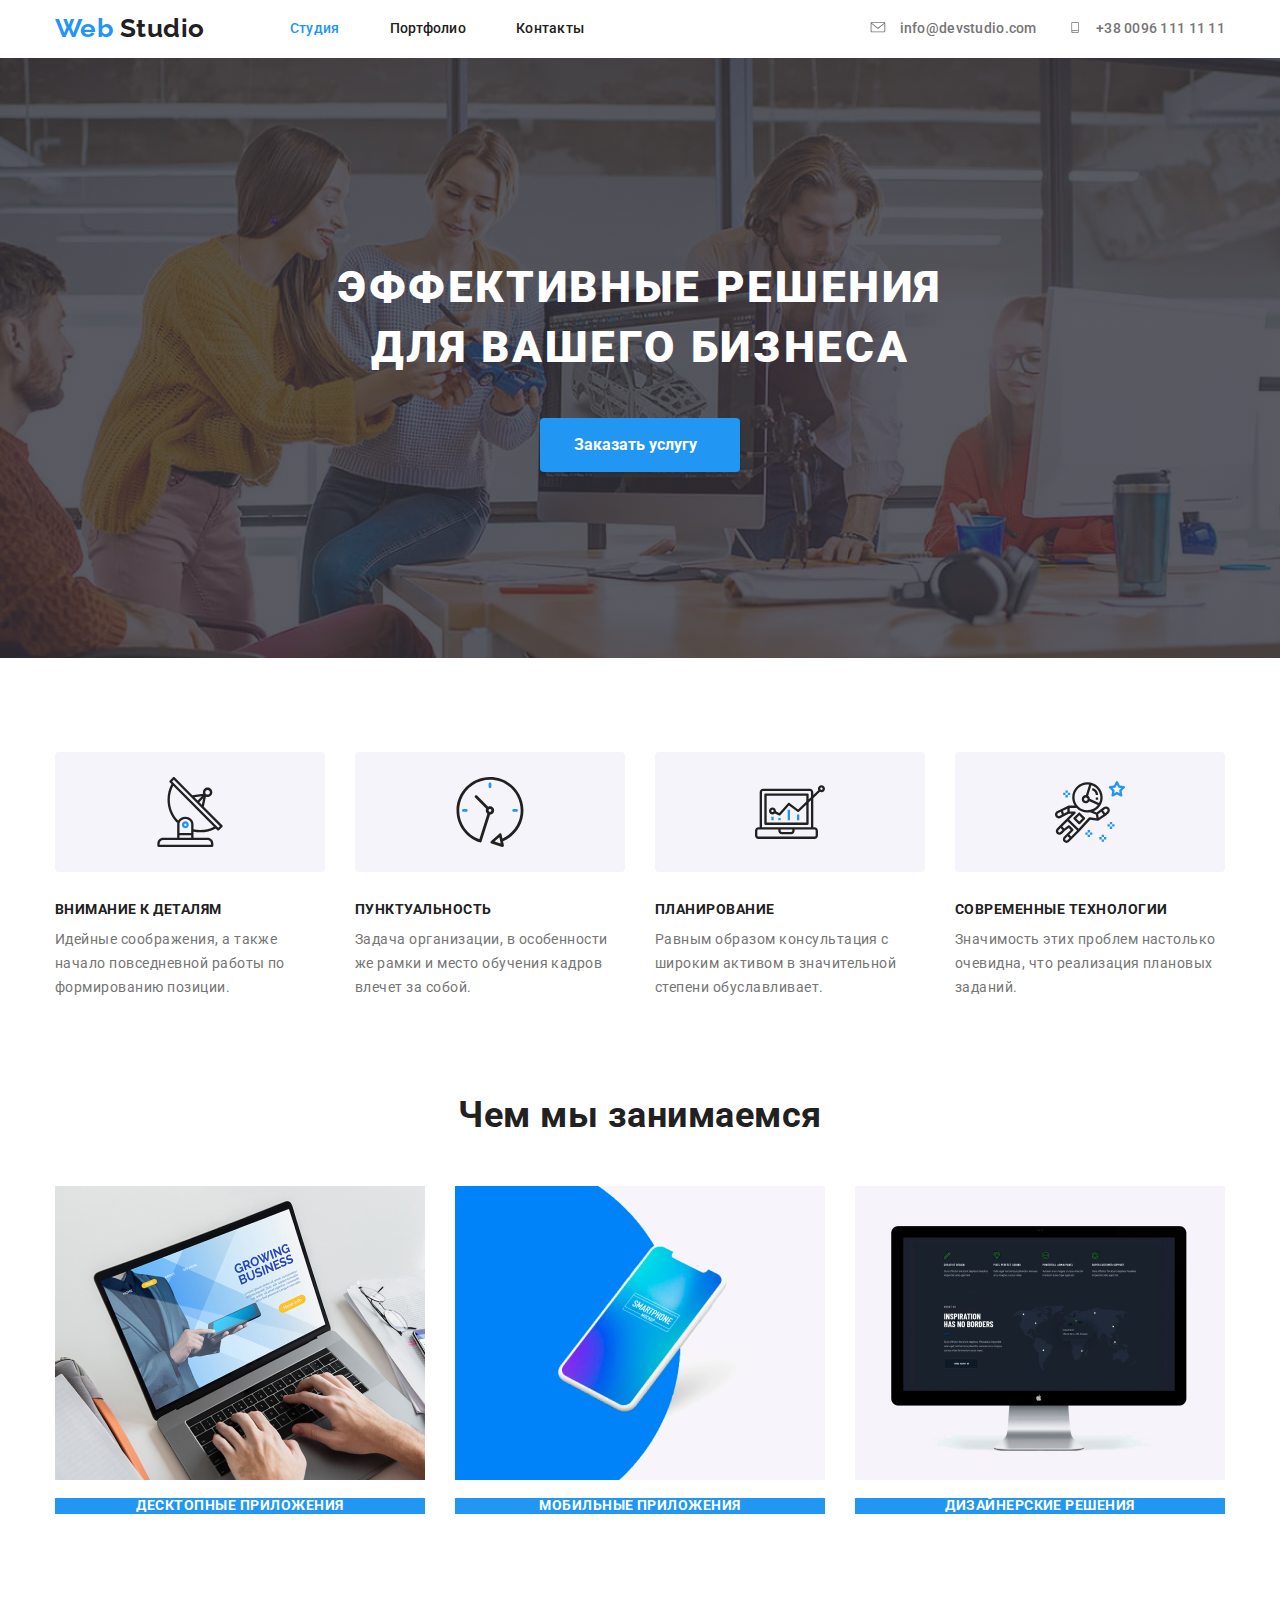
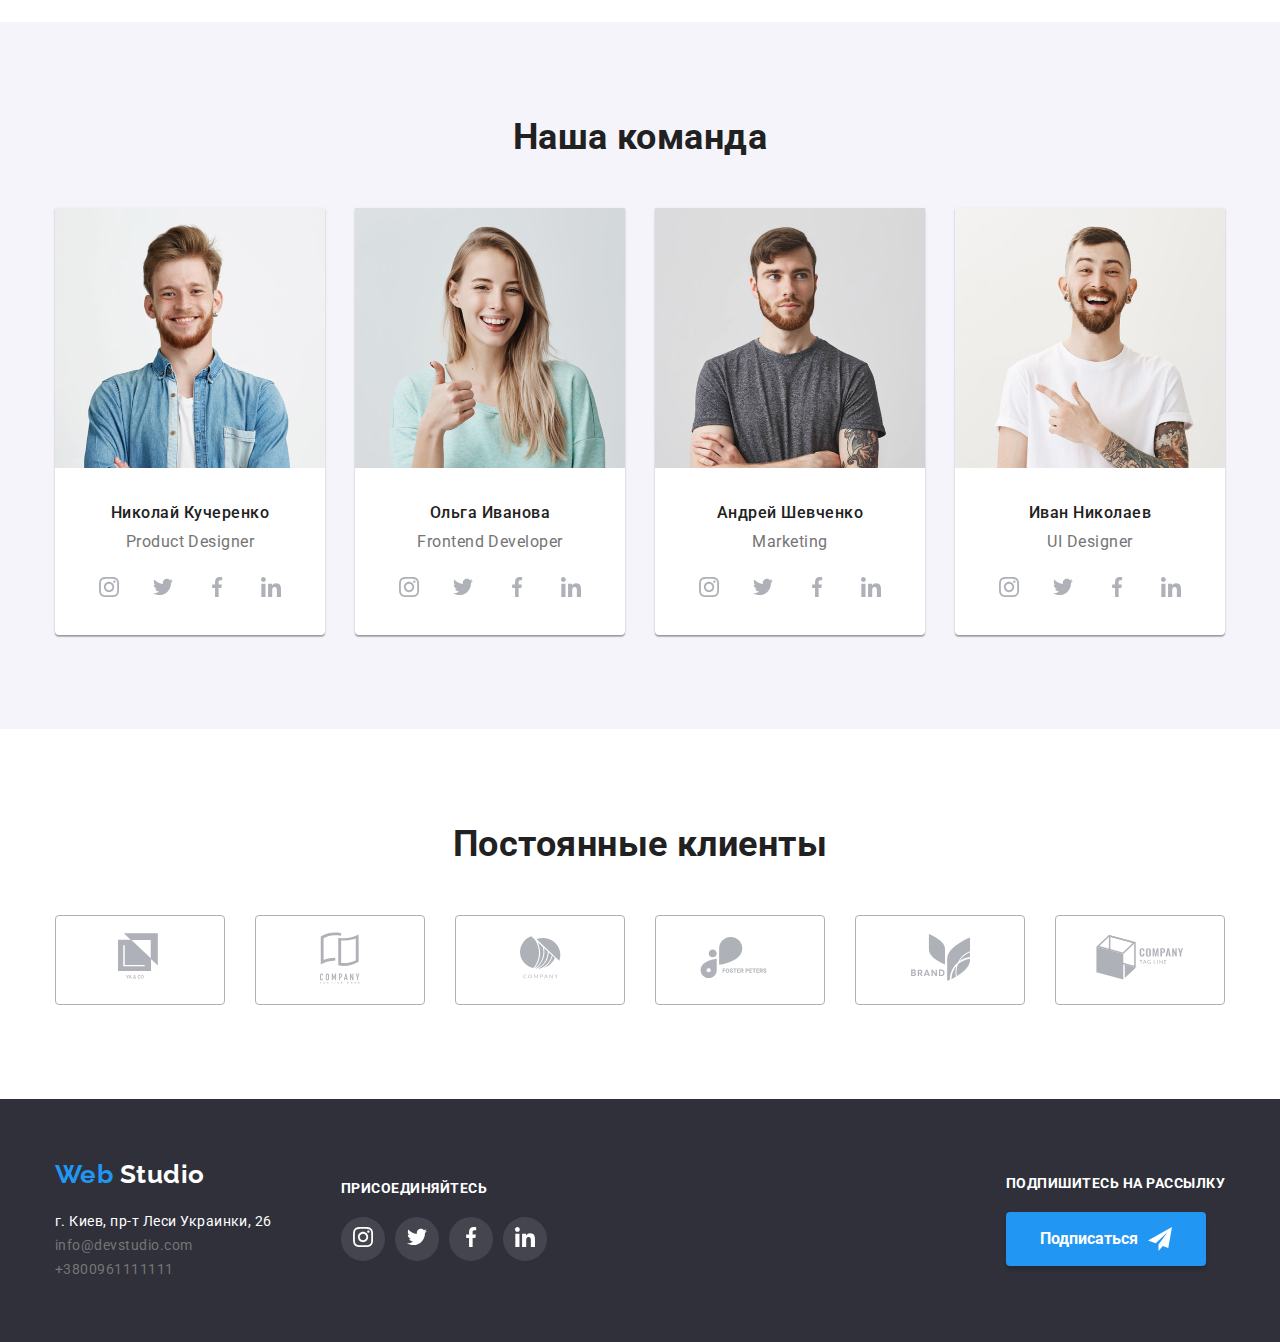
==== index.html @ 4d3a9fd8 "Добавляет основные файлы" ====
<!DOCTYPE html>
<html lang="ru">
  <head>
    <meta charset="UTF-8" />
    <meta name="viewport" content="width=device-width, initial-scale=1.0" />
    <title>goit-markup-hw-05</title>
    <link
      href="https://fonts.googleapis.com/css2?family=Raleway:wght@700&family=Roboto:wght@400;500;700&display=swap"
      rel="stylesheet"
    />
    <link
      rel="stylesheet"
      href="https://cdnjs.cloudflare.com/ajax/libs/modern-normalize/0.6.0/modern-normalize.min.css"
    />
    <link rel="stylesheet" href="./css/styles.css" />
  </head>
  <body>
    <!-- Шапка сайта -->

    <header class="page-header">
      <div class="container nav-flex">
        <nav>
          <div class="nav-flex">
            <a href="./index.html" class="logo-head"
              ><span class="blue">Web</span> Studio</a
            >
            <ul class="site-nav list">
              <li class="item">
                <a href="./index.html" class="link current">Студия</a>
              </li>
              <li class="item">
                <a href="./portfolio.html" class="link">Портфолио</a>
              </li>
              <li class="item"><a href="" class="link">Контакты</a></li>
            </ul>
          </div>
        </nav>

        <ul class="header-contacts list">
          <li class="item">
            <a href="mailto:info@devstudio.com" class="link">
              <svg class="button-icon" width="16" height="11">
                <use href="./icons/symbol-defs.svg#icon-envelope"></use>
              </svg>
              info@devstudio.com
            </a>
          </li>
          <li class="item">
            <a href="tel:+3800961111111" class="link"
              ><svg class="button-icon" width="16" height="11">
                <use href="./icons/symbol-defs.svg#icon-smartphone"></use>
              </svg>
              +38 0096 111 11 11
            </a>
          </li>
        </ul>
      </div>
    </header>

    <!-- Основной контент страницы -->

    <main>
      <!-- Приветствие компании -->

      <section class="hero">
        <div class="hero-container">
          <h1 class="title">
            Эффективные решения <br />
            для вашего бизнеса
          </h1>

          <button class="button-blue">Заказать услугу</button>
        </div>
      </section>

      <!-- какие-то приемущества -->

      <section class="features">
        <!-- Скрытый заголовок -->
        <div class="container">
          <h2 class="section-title is-hidden">Мы лучший выбор</h2>

          <!-- Список преимуществ компании -->

          <ul class="features-box list">
            <li class="item">
              <div class="icon-antenna">
                <svg class="button-icon" width="70" height="70">
                  <use href="./icons/symbol-defs.svg#icon-antenna"></use>
                </svg>
              </div>
              <h3 class="title">Внимание к деталям</h3>
              <p class="details">
                Идейные соображения, а также начало повседневной работы по
                формированию позиции.
              </p>
            </li>
            <li class="item">
              <div class="icon-clock">
                <svg class="button-icon" width="70" height="70">
                  <use href="./icons/symbol-defs.svg#icon-clock"></use>
                </svg>
              </div>
              <h3 class="title">Пунктуальность</h3>
              <p class="details">
                Задача организации, в особенности же рамки и место обучения
                кадров влечет за собой.
              </p>
            </li>
            <li class="item">
              <div class="icon-diagram">
                <svg class="button-icon" width="70" height="70">
                  <use href="./icons/symbol-defs.svg#icon-diagram"></use>
                </svg>
              </div>
              <h3 class="title">Планирование</h3>
              <p class="details">
                Равным образом консультация с широким активом в значительной
                степени обуславливает.
              </p>
            </li>
            <li class="item">
              <div class="icon-astronaut">
                <svg class="button-icon" width="70" height="70">
                  <use href="./icons/symbol-defs.svg#icon-astronaut"></use>
                </svg>
              </div>
              <h3 class="title">Современные технологии</h3>
              <p class="details">
                Значимость этих проблем настолько очевидна, что реализация
                плановых заданий.
              </p>
            </li>
          </ul>
        </div>
      </section>

      <!-- Примеры работ -->

      <section class="sections examples">
        <div class="container">
          <h2 class="section-title">Чем мы занимаемся</h2>

          <!-- Список ссылок(в картинках с описанием) на проекты  -->

          <ul class="example-box list">
            <li class="item">
              <a href="" class="link">
                <img
                  src="./images/img1.jpg"
                  alt="Ноутбук"
                  width="370"
                  height="294"
                />
                <h3 class="title">Десктопные приложения</h3>
              </a>
            </li>
            <li class="item">
              <a href="" class="link">
                <img
                  src="./images/img2.jpg"
                  alt="Смартфон"
                  width="370"
                  height="294"
                />
                <h3 class="title">Мобильные приложения</h3>
              </a>
            </li>
            <li class="item">
              <a href="" class="link">
                <img
                  src="./images/img3.jpg"
                  alt="Монитор"
                  width="370"
                  height="294"
                />
                <h3 class="title">Дизайнерские решения</h3>
              </a>
            </li>
          </ul>
        </div>
      </section>

      <section class="sections team">
        <div class="container">
          <h2 class="section-title">Наша команда</h2>

          <!-- Список лиц членов нашей команды -->

          <ul class="team-box list">
            <li class="item">
              <img
                src="./images/face1.jpg"
                alt="Лицо человека1"
                class="photo"
                width="270"
                height="260"
              />
              <h3 class="name">Николай Кучеренко</h3>
              <p class="rank">Product Designer</p>

              <ul class="team-social list">
                <li class="item">
                  <button class="button-social" aria-label="Instagram">
                    <svg class="button-icon" width="20" height="20">
                      <use href="./icons/symbol-defs.svg#icon-instagram"></use>
                    </svg>
                  </button>
                </li>
                <li class="item">
                  <button class="button-social" aria-label="Twitter">
                    <svg class="button-icon" width="20" height="20">
                      <use href="./icons/symbol-defs.svg#icon-twitter"></use>
                    </svg>
                  </button>
                </li>
                <li class="item">
                  <button class="button-social" aria-label="Facebook">
                    <svg class="button-icon" width="20" height="20">
                      <use href="./icons/symbol-defs.svg#icon-facebook"></use>
                    </svg>
                  </button>
                </li>
                <li class="item">
                  <button class="button-social" aria-label="LinkedIn">
                    <svg class="button-icon" width="20" height="20">
                      <use href="./icons/symbol-defs.svg#icon-linkedin"></use>
                    </svg>
                  </button>
                </li>
              </ul>
            </li>
            <li class="item">
              <img
                src="./images/face2.jpg"
                alt="Лицо человека2"
                class="photo"
                width="270"
                height="260"
              />
              <h3 class="name">Ольга Иванова</h3>
              <p class="rank">Frontend Developer</p>
              <ul class="team-social list">
                <li class="item">
                  <button class="button-social" aria-label="Instagram">
                    <svg class="button-icon" width="20" height="20">
                      <use href="./icons/symbol-defs.svg#icon-instagram"></use>
                    </svg>
                  </button>
                </li>
                <li class="item">
                  <button class="button-social" aria-label="Twitter">
                    <svg class="button-icon" width="20" height="20">
                      <use href="./icons/symbol-defs.svg#icon-twitter"></use>
                    </svg>
                  </button>
                </li>
                <li class="item">
                  <button class="button-social" aria-label="Facebook">
                    <svg class="button-icon" width="20" height="20">
                      <use href="./icons/symbol-defs.svg#icon-facebook"></use>
                    </svg>
                  </button>
                </li>
                <li class="item">
                  <button class="button-social" aria-label="LinkedIn">
                    <svg class="button-icon" width="20" height="20">
                      <use href="./icons/symbol-defs.svg#icon-linkedin"></use>
                    </svg>
                  </button>
                </li>
              </ul>
            </li>
            <li class="item">
              <img
                src="./images/face3.jpg"
                alt="Лицо человека3"
                class="photo"
                width="270"
                height="260"
              />
              <h3 class="name">Андрей Шевченко</h3>
              <p class="rank">Marketing</p>
              <ul class="team-social list">
                <li class="item">
                  <button class="button-social" aria-label="Instagram">
                    <svg class="button-icon" width="20" height="20">
                      <use href="./icons/symbol-defs.svg#icon-instagram"></use>
                    </svg>
                  </button>
                </li>
                <li class="item">
                  <button class="button-social" aria-label="Twitter">
                    <svg class="button-icon" width="20" height="20">
                      <use href="./icons/symbol-defs.svg#icon-twitter"></use>
                    </svg>
                  </button>
                </li>
                <li class="item">
                  <button class="button-social" aria-label="Facebook">
                    <svg class="button-icon" width="20" height="20">
                      <use href="./icons/symbol-defs.svg#icon-facebook"></use>
                    </svg>
                  </button>
                </li>
                <li class="item">
                  <button class="button-social" aria-label="LinkedIn">
                    <svg class="button-icon" width="20" height="20">
                      <use href="./icons/symbol-defs.svg#icon-linkedin"></use>
                    </svg>
                  </button>
                </li>
              </ul>
            </li>
            <li class="item">
              <img
                src="./images/face4.jpg"
                alt="Лицо человека4"
                class="photo"
                width="270"
                height="260"
              />
              <h3 class="name">Иван Николаев</h3>
              <p class="rank">UI Designer</p>
              <ul class="team-social list">
                <li class="item">
                  <button class="button-social" aria-label="Instagram">
                    <svg class="button-icon" width="20" height="20">
                      <use href="./icons/symbol-defs.svg#icon-instagram"></use>
                    </svg>
                  </button>
                </li>
                <li class="item">
                  <button class="button-social" aria-label="Twitter">
                    <svg class="button-icon" width="20" height="20">
                      <use href="./icons/symbol-defs.svg#icon-twitter"></use>
                    </svg>
                  </button>
                </li>
                <li class="item">
                  <button class="button-social" aria-label="Facebook">
                    <svg class="button-icon" width="20" height="20">
                      <use href="./icons/symbol-defs.svg#icon-facebook"></use>
                    </svg>
                  </button>
                </li>
                <li class="item">
                  <button class="button-social" aria-label="LinkedIn">
                    <svg class="button-icon" width="20" height="20">
                      <use href="./icons/symbol-defs.svg#icon-linkedin"></use>
                    </svg>
                  </button>
                </li>
              </ul>
            </li>
          </ul>
        </div>
      </section>

      <!-- Секция в которой студия хвастается :D -->

      <section class="sections partners">
        <div class="container">
          <h2 class="section-title">Постоянные клиенты</h2>
          <ul class="partners list">
            <li class="item">
              <button class="button-company">
                <svg class="button-icon" width="44" height="49">
                  <use href="./icons/symbol-defs.svg#icon-logo1"></use>
                </svg>
                <span class="is-hidden">Компания1</span>
              </button>
            </li>
            <li class="item">
              <button class="button-company">
                <svg class="button-icon" width="40" height="52">
                  <use href="./icons/symbol-defs.svg#icon-logo2"></use>
                </svg>
                <span class="is-hidden">Компания2</span>
              </button>
            </li>
            <li class="item">
              <button class="button-company">
                <svg class="button-icon" width="41" height="43">
                  <use href="./icons/symbol-defs.svg#icon-logo3"></use>
                </svg>
                <span class="is-hidden">Компания3</span>
              </button>
            </li>
            <li class="item">
              <button class="button-company">
                <svg class="button-icon" width="80" height="42">
                  <use href="./icons/symbol-defs.svg#icon-logo4"></use>
                </svg>
                <span class="is-hidden">Компания4</span>
              </button>
            </li>
            <li class="item">
              <button class="button-company">
                <svg class="button-icon" width="59" height="47">
                  <use href="./icons/symbol-defs.svg#icon-logo5"></use>
                </svg>
                <span class="is-hidden">Компания5</span>
              </button>
            </li>
            <li class="item">
              <button class="button-company">
                <svg class="button-icon" width="88" height="45">
                  <use href="./icons/symbol-defs.svg#icon-logo6"></use>
                </svg>
                <span class="is-hidden">Компания6</span>
              </button>
            </li>
          </ul>
        </div>
      </section>
    </main>

    <!-- Футер -->

    <footer>
      <div class="container footer-padding">
        <div class="address-box">
          <a href="./index.html" class="logo-foot"
            ><span class="blue">Web</span> Studio</a
          >
          <address class="address">
            г. Киев, пр-т Леси Украинки, 26
          </address>
          <address class="footer-contacts">
            <a href="mailto:info@devstudio.com" class="link"
              >info@devstudio.com</a
            >
            <br />
            <a href="tel:+3800961111111" class="link">+3800961111111</a>
          </address>
        </div>

        <!-- Зазывающий подписаться список ссылок -->

        <div class="social-box">
          <section class="footer-social">
            <b class="title">присоединяйтесь</b>
            <ul class="footer-social list">
              <li class="item">
                <button class="button-social" aria-label="Instagram">
                  <svg class="button-icon" width="20" height="20">
                    <use href="./icons/symbol-defs.svg#icon-instagram"></use>
                  </svg>
                </button>
              </li>
              <li class="item">
                <button class="button-social" aria-label="Twitter">
                  <svg class="button-icon" width="20" height="20">
                    <use href="./icons/symbol-defs.svg#icon-twitter"></use>
                  </svg>
                </button>
              </li>
              <li class="item">
                <button class="button-social" aria-label="Facebook">
                  <svg class="button-icon" width="20" height="20">
                    <use href="./icons/symbol-defs.svg#icon-facebook"></use>
                  </svg>
                </button>
              </li>
              <li class="item">
                <button class="button-social" aria-label="LinkedIn">
                  <svg class="button-icon" width="20" height="20">
                    <use href="./icons/symbol-defs.svg#icon-linkedin"></use>
                  </svg>
                </button>
              </li>
            </ul>
          </section>
        </div>

        <!-- Секция зазывающая и помогающая сразу подписаться на рассылку -->

        <div class="form-container">
          <section class="footer-social">
            <b class="title">Подпишитесь на рассылку</b>
            <!-- <textarea
            name="e-mail"
            id="e-mail-area"
            cols="30"
            rows="1"
          ></textarea> -->

            <button class="button-blue">
              <span class="button-name">Подписаться</span>
              <svg class="button-icon" width="24" height="24">
                <use
                  href="./icons/symbol-defs.svg#icon-send"
                  class="icon-send"
                ></use>
              </svg>
            </button>
          </section>
        </div>
      </div>
    </footer>
  </body>
</html>
---- css/styles.css ----
/* акцентирующий цвет текста #2196F3 */
/* основной цвет текста #212121 */
/* второстепенный цвет текста #757575 */
/* основной цвет фона #FFFFFF */
/* второстепенный цвет фона #F5F4FA */
/* цвет фона футера #2F303A */

:root {
  --accent-text-color: #2196f3;
  --primary-text-color: #212121;
  --secondary-text-color: #757575;
  --primary-white-color: #ffffff;
  --secondary-bg-color: #f5f4fa;
  --footer-bg-color: #2f303a;
  --button-company-color: #afb1b8;
}

body {
  background-color: var(--primary-white-color);
  color: var(--primary-text-color);

  font-family: Roboto, sans-serif;
  letter-spacing: 0.03em;
}

.list {
  padding: 0;
  margin: 0;
  list-style: none;
}

.link {
  text-decoration: none;
}

.container {
  margin-left: auto;
  margin-right: auto;
  width: 1200px;
  padding-left: 15px;
  padding-right: 15px;
  /* outline: 2px solid purple; */
}

.is-hidden {
  position: absolute;
  width: 1px;
  height: 1px;
  margin: -1px;
  border: 0;
  padding: 0;
  clip: rect(0 0 0 0);
  overflow: hidden;
}

/* Logo Head and Foot*/
.logo-head,
.logo-foot {
  font-family: Raleway, sans-serif;
  font-weight: 700;
  font-size: 26px;
  line-height: 1.2;
  text-decoration: none;
}
.logo-head {
  color: var(--primary-text-color);
}
.logo-head .blue,
.logo-foot .blue {
  color: var(--accent-text-color);
}
.logo-foot {
  color: var(--primary-white-color);

  display: inline-block;
  margin-bottom: 20px;
}

/* Site nav */

.nav-flex {
  display: flex;
  align-items: center;
}

.site-nav {
  display: flex;
  margin-left: 85px;
}

.site-nav .link {
  display: block;
  padding-top: 21px;
  padding-bottom: 21px;

  color: var(--primary-text-color);
}
.site-nav .link:hover,
.site-nav .link:focus {
  color: var(--accent-text-color);
}
.site-nav .link.current {
  color: var(--accent-text-color);
}

.site-nav .item + .item {
  margin-left: 50px;
}
/* Header contacts */

.header-contacts {
  display: flex;
  margin-left: auto;
}

.header-contacts .item:not(:last-child) {
  margin-right: 30px;
}

.header-contacts .link {
  color: var(--secondary-text-color);
}
.header-contacts .link:hover,
.header-contacts .link:focus {
  color: var(--accent-text-color);
  --color1: var(--accent-text-color);
}

.header-contacts .button-icon {
  margin-right: 10px;
}
/* Site nav + Header contacts FONTS */
.site-nav,
.header-contacts {
  font-weight: 500;
  font-size: 14px;
  line-height: 1.14;
  letter-spacing: 0.02em;
}

/* Fooooter */
footer {
  background-color: var(--footer-bg-color);
}

.address-box {
  margin-right: 69px;
}

/* .social-box {
  margin-right: 94px;
} */

.footer-padding {
  padding-top: 60px;
  padding-bottom: 60px;

  display: flex;
  align-items: center;
}

.address,
.footer-contacts {
  font-style: normal;
  font-weight: 400;
  font-size: 14px;
  line-height: 1.71;
}

.address {
  color: var(--primary-white-color);
}

.footer-contacts .link {
  color: var(--secondary-text-color);
}

.footer-social .link:hover,
.footer-social .link:focus {
  --color2: var(--accent-text-color);
}
.footer-social .link {
  color: var(--primary-white-color);
}

.footer-social.list {
  display: flex;
}

.footer-social .item:not(:last-child) {
  margin-right: 10px;
}
.button-social {
  width: 44px;
  height: 44px;

  border-radius: 50%;
  background-color: rgba(255, 255, 255, 0.1);
  border-color: transparent;

  --color2: var(--primary-white-color);
}

.button-social:hover,
.button-social:focus {
  background-color: var(--accent-text-color);

  cursor: pointer;
}

.footer-social .title {
  display: inline-block;
  margin-bottom: 20px;

  font-weight: 700;
  font-size: 14px;
  line-height: 1.14;
  text-transform: uppercase;

  color: var(--primary-white-color);
}

/* Form-Container  */

.form-container {
  margin-left: auto;
}

/* Button */
.button-blue {
  display: flex;
  align-items: center;

  background-color: var(--accent-text-color);
  color: var(--primary-white-color);

  font-family: inherit;
  font-weight: 700;
  font-size: 16px;
  line-height: 1.87;
  text-align: center;

  padding: 10px 32px;
  min-width: 200px;
  border-color: transparent;
  box-shadow: 0px 4px 4px rgba(0, 0, 0, 0.15);
  border-radius: 4px;

  cursor: pointer;
}

.button-blue .button-name {
  margin-right: 10px;
}

/* Main */
/* Hero section*/

.hero-container {
  margin-right: auto;
  margin-left: auto;
  text-align: center;

  max-width: 1600px;
  height: 600px;
  background-image: linear-gradient(
      to right,
      rgba(47, 48, 58, 0.8),
      rgba(47, 48, 58, 0.8)
    ),
    url('../images/bg-hero.jpg');
  background-color: var(--secondary-bg-color);
  background-position: center;
  background-repeat: no-repeat;
  background-size: cover;
}

.hero .title {
  color: var(--primary-white-color);

  padding-top: 200px;
  margin-top: 0;
  margin-bottom: 40px;

  font-weight: 900;
  font-size: 44px;
  line-height: 1.36;
  letter-spacing: 0.06em;
  text-transform: uppercase;
}

.hero .button-blue {
  margin-left: auto;
  margin-right: auto;
}
/* SECTIONS */
.sections {
  padding-top: 94px;
  padding-bottom: 94px;
}
/* Features section */

.features {
  padding-top: 94px;
}

.features .title {
  font-weight: 700;
  font-size: 14px;
  line-height: 1.14;
  text-transform: uppercase;

  margin-top: 0;
  margin-bottom: 10px;
}
.features .details {
  color: var(--secondary-text-color);

  width: 270px;
  font-size: 14px;
  line-height: 1.71;

  margin-top: 0;
  margin-bottom: 0;
}

.features-box {
  display: flex;
  justify-content: center;
}
.features-box .icon-antenna,
.features-box .icon-clock,
.features-box .icon-diagram,
.features-box .icon-astronaut {
  padding: 25px 100px;
  margin-bottom: 30px;
  height: 120px;

  background-color: var(--secondary-bg-color);
  border-radius: 4px;
}

.features-box > .item:not(:last-child) {
  margin-right: 30px;
}

/* Examples and Team Sections */
.section-title {
  margin-top: 0;
  margin-bottom: 50px;

  font-weight: 700;
  font-size: 36px;
  line-height: 1.17;
  text-align: center;
}

/* Examples section */

.example-box {
  display: flex;
  justify-content: center;
}

.example-box .item {
  display: flex;
}

.example-box .item:not(:last-child) {
  margin-right: 30px;
}

.examples .title {
  color: var(--primary-white-color);
  /* ВРЕМЕННО ДОБАВЛЕН ФОН ДЛЯ ОТОБРАЖЕНИЯ ТЕКСТА */
  background-color: var(--accent-text-color);

  font-weight: 700;
  font-size: 14px;
  line-height: 1.14;
  text-align: center;
  text-transform: uppercase;
}

/* Team section */

.team-box {
  display: flex;
  justify-content: center;
}

.team-box > .item:not(:last-child) {
  margin-right: 30px;
}

.team {
  background-color: var(--secondary-bg-color);
}

.team .photo {
  margin-bottom: 30px;
}

.team .name {
  font-weight: 500;
  font-size: 16px;
  line-height: 1.19;

  margin-top: 0;
  margin-bottom: 10px;
  text-align: center;
}
.team .rank {
  color: var(--secondary-text-color);

  font-weight: 400;
  font-size: 16px;
  line-height: 1.19;

  margin-top: 0;
  margin-bottom: 16px;
  text-align: center;
}

.team .link {
  color: var(--secondary-text-color);
}
.team .link:hover,
.team .link:focus {
  color: var(--accent-text-color);
}

/* Team`s Cards */
.team-box > .item {
  background-color: var(--primary-white-color);
  box-shadow: 0px 2px 1px rgba(0, 0, 0, 0.2), 0px 1px 1px rgba(0, 0, 0, 0.14),
    0px 1px 3px rgba(0, 0, 0, 0.12);
  border-radius: 0px 0px 4px 4px;
}
/* Team`s Social buttons  */

.team-social.list {
  display: flex;
  justify-content: center;
  margin-bottom: 24px;
}

.team-social .item:not(:last-child) {
  margin-right: 10px;
}

.team-social .button-social {
  width: 44px;
  height: 44px;

  border-radius: 50%;
  background-color: transparent;
  border-color: transparent;

  --color2: var(--button-company-color);
}

.team-social .button-social:hover,
.team-social .button-social:focus {
  --color2: var(--primary-white-color);
  background-color: var(--accent-text-color);
  cursor: pointer;
}

/* Partners List Flex */

.partners.list {
  display: flex;
  justify-content: center;
}

/* ВРЕМЕННО для внешнего вида */
.partners .button-company {
  width: 170px;
  height: 90px;

  background-color: transparent;
  border: 1px solid var(--button-company-color);
  --color5: var(--button-company-color);
  box-sizing: border-box;
  border-radius: 4px;
  cursor: pointer;
}

.partners .button-company:hover,
.partners .button-company:focus {
  border: 1px solid var(--accent-text-color);
  --color5: var(--accent-text-color);
}

.partners > .item:not(:last-child) {
  margin-right: 30px;
}

/* Portfolio Page */

.portfolio {
  padding-top: 94px;
  padding-bottom: 94px;
}

/* Кнопка выбора категорий Portfolio button */

.button {
  color: var(--primary-text-color);
  background-color: var(--secondary-bg-color);

  font-family: inherit;
  font-weight: 500;
  font-size: 16px;
  line-height: 1.62;
  text-align: center;
  letter-spacing: inherit;

  padding: 6px 22px;
  box-shadow: 0px 2px 2px rgba(0, 0, 0, 0.12), 0px 1px 2px rgba(0, 0, 0, 0.08),
    0px 3px 1px rgba(0, 0, 0, 0.1);
  border-radius: 4px;
  border-color: transparent;
}

.button:hover,
.button:focus {
  color: var(--accent-text-color);
  cursor: pointer;
}

.button.active {
  color: var(--primary-white-color);
  background-color: var(--accent-text-color);
}

.button.sleep {
  color: var(--primary-text-color);
  background-color: var(--secondary-bg-color);
}

/* Portfolio list */

.portfolio .title {
  color: var(--primary-text-color);

  font-weight: 700;
  font-size: 18px;
  line-height: 2;
  letter-spacing: 0.06em;

  margin-top: 0;
  margin-right: 0;
  margin-bottom: 4px;
  margin-left: 24px;
}

.portfolio .category-tag {
  color: var(--secondary-text-color);

  font-weight: 400;
  font-size: 16px;
  line-height: 1.87;

  margin-top: 0;
  margin-right: 0;
  margin-bottom: 20px;
  margin-left: 24px;
}

.portfolio .description {
  color: var(--primary-white-color);
  background-color: var(--accent-text-color);

  font-weight: 400;
  font-size: 18px;
  line-height: 1.56;

  margin-top: 0;
  margin-bottom: 0;
}

.category.list {
  display: flex;
  justify-content: center;
  align-items: center;

  margin-bottom: 50px;
}

.category > .item:not(:last-child) {
  margin-right: 8px;
}

.sample.list {
  display: flex;
  flex-wrap: wrap;
}

.sample .item {
  width: 370px;
  height: 404px;

  margin-right: 30px;
  margin-bottom: 30px;

  background-color: var(--primary-white-color);
  border: 1px solid #eeeeee;
}

.sample > .item:nth-child(3n) {
  margin-right: 0;
}

.sample .item:hover,
.sample .item:focus {
  box-shadow: 1px 4px 6px rgba(0, 0, 0, 0.16), 0px 4px 4px rgba(0, 0, 0, 0.06),
    0px 1px 1px rgba(0, 0, 0, 0.12);
}
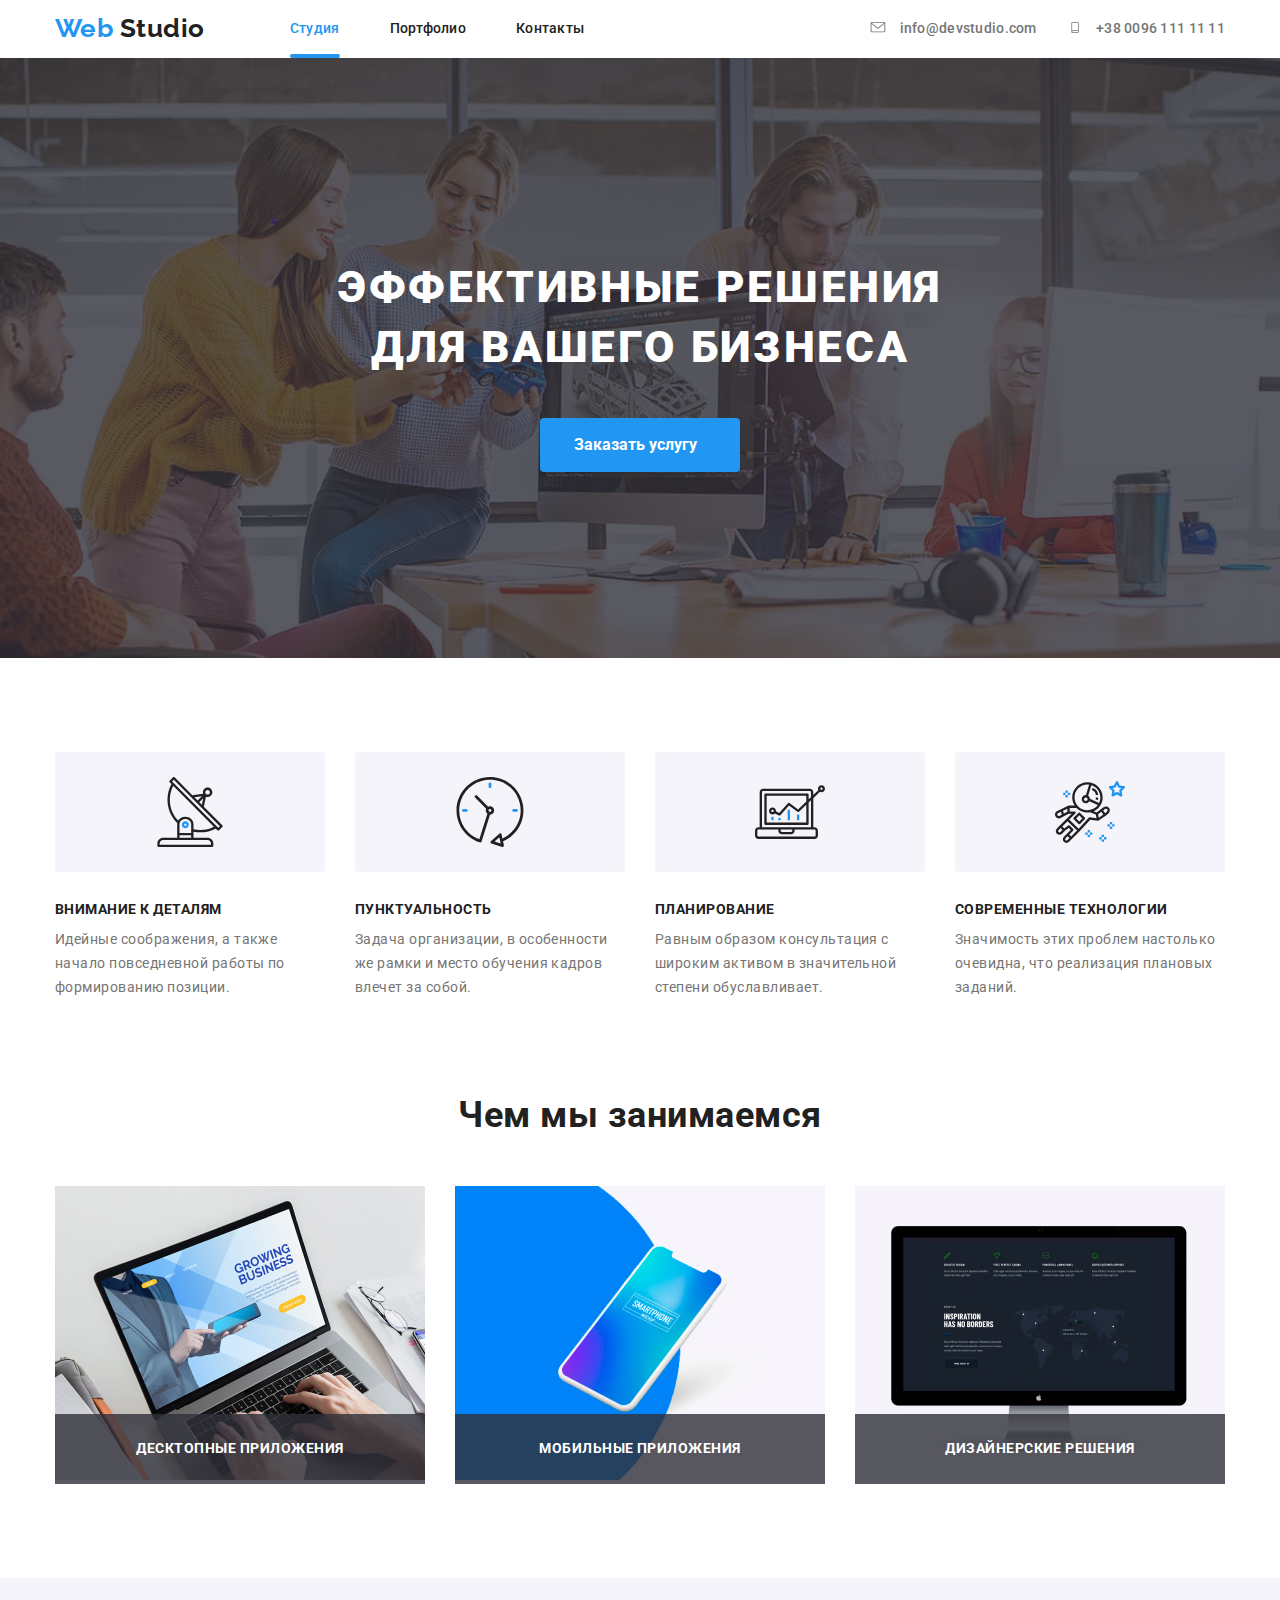
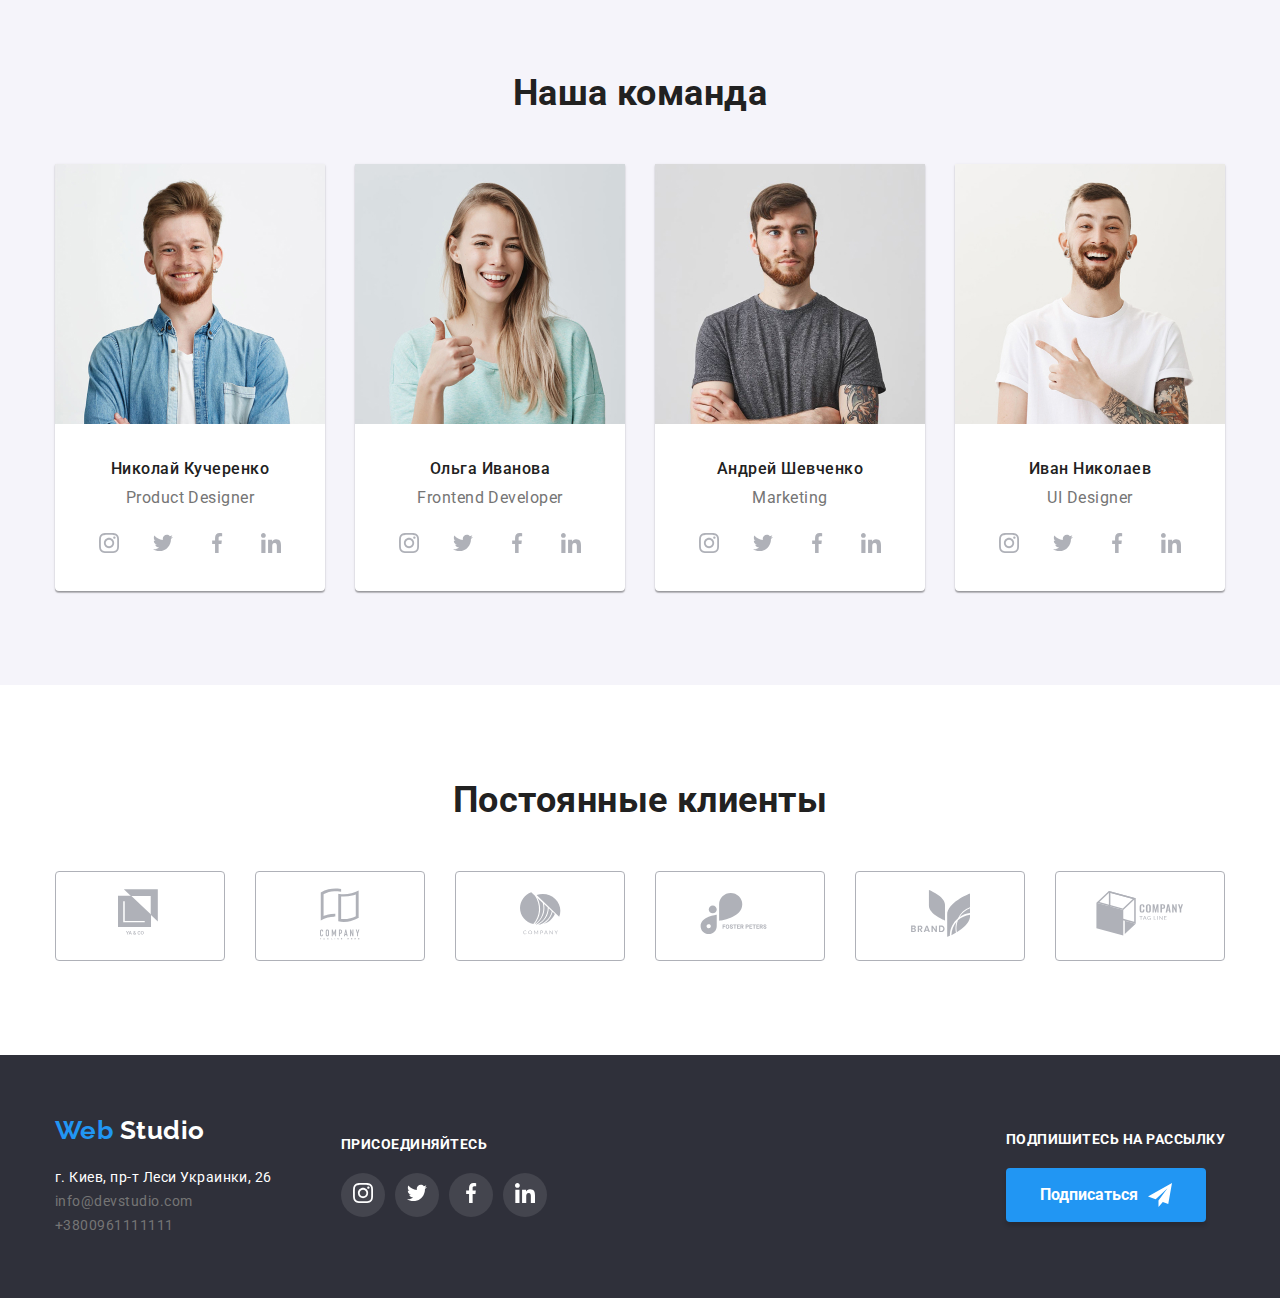
==== commit 4de3865f: "Добавляет позиционирование элементов" ====
--- a/index.html
+++ b/index.html
@@ -146,35 +146,41 @@
           <ul class="example-box list">
             <li class="item">
               <a href="" class="link">
-                <img
-                  src="./images/img1.jpg"
-                  alt="Ноутбук"
-                  width="370"
-                  height="294"
-                />
-                <h3 class="title">Десктопные приложения</h3>
+                <div class="example-sign">
+                  <img
+                    src="./images/img1.jpg"
+                    alt="Ноутбук"
+                    width="370"
+                    height="294"
+                  />
+                  <h3 class="title">Десктопные приложения</h3>
+                </div>
               </a>
             </li>
             <li class="item">
               <a href="" class="link">
-                <img
-                  src="./images/img2.jpg"
-                  alt="Смартфон"
-                  width="370"
-                  height="294"
-                />
-                <h3 class="title">Мобильные приложения</h3>
+                <div class="example-sign">
+                  <img
+                    src="./images/img2.jpg"
+                    alt="Смартфон"
+                    width="370"
+                    height="294"
+                  />
+                  <h3 class="title">Мобильные приложения</h3>
+                </div>
               </a>
             </li>
             <li class="item">
               <a href="" class="link">
-                <img
-                  src="./images/img3.jpg"
-                  alt="Монитор"
-                  width="370"
-                  height="294"
-                />
-                <h3 class="title">Дизайнерские решения</h3>
+                <div class="example-sign">
+                  <img
+                    src="./images/img3.jpg"
+                    alt="Монитор"
+                    width="370"
+                    height="294"
+                  />
+                  <h3 class="title">Дизайнерские решения</h3>
+                </div>
               </a>
             </li>
           </ul>
--- a/css/styles.css
+++ b/css/styles.css
@@ -102,10 +102,29 @@
 .site-nav .link.current {
   color: var(--accent-text-color);
 }
+.site-nav > .item {
+  position: relative;
+}
+
+.site-nav .link.current::after {
+  content: '';
+
+  position: absolute;
+  bottom: 0;
+  left: 0;
+
+  display: inline-block;
+  width: 100%;
+  height: 4px;
+
+  background-color: var(--accent-text-color);
+  border-radius: 2px;
+}
 
 .site-nav .item + .item {
   margin-left: 50px;
 }
+
 /* Header contacts */
 
 .header-contacts {
@@ -370,16 +389,27 @@
   margin-right: 30px;
 }
 
+.example-sign {
+  position: relative;
+}
+
 .examples .title {
-  color: var(--primary-white-color);
-  /* ВРЕМЕННО ДОБАВЛЕН ФОН ДЛЯ ОТОБРАЖЕНИЯ ТЕКСТА */
-  background-color: var(--accent-text-color);
-
+  position: absolute;
+  bottom: 0;
+  left: 0;
+  right: 0;
+
+  margin: 0 0;
+  padding-top: 27px;
+  padding-bottom: 27px;
   font-weight: 700;
   font-size: 14px;
   line-height: 1.14;
   text-align: center;
   text-transform: uppercase;
+
+  color: var(--primary-white-color);
+  background-color: rgba(47, 48, 58, 0.8);
 }
 
 /* Team section */
@@ -518,8 +548,7 @@
   letter-spacing: inherit;
 
   padding: 6px 22px;
-  box-shadow: 0px 2px 2px rgba(0, 0, 0, 0.12), 0px 1px 2px rgba(0, 0, 0, 0.08),
-    0px 3px 1px rgba(0, 0, 0, 0.1);
+
   border-radius: 4px;
   border-color: transparent;
 }
@@ -533,6 +562,8 @@
 .button.active {
   color: var(--primary-white-color);
   background-color: var(--accent-text-color);
+  box-shadow: 0px 2px 2px rgba(0, 0, 0, 0.12), 0px 1px 2px rgba(0, 0, 0, 0.08),
+    0px 3px 1px rgba(0, 0, 0, 0.1);
 }
 
 .button.sleep {
@@ -571,7 +602,6 @@
 
 .portfolio .description {
   color: var(--primary-white-color);
-  background-color: var(--accent-text-color);
 
   font-weight: 400;
   font-size: 18px;
@@ -617,4 +647,44 @@
 .sample .item:focus {
   box-shadow: 1px 4px 6px rgba(0, 0, 0, 0.16), 0px 4px 4px rgba(0, 0, 0, 0.06),
     0px 1px 1px rgba(0, 0, 0, 0.12);
-}
+  cursor: pointer;
+}
+
+.sample-backdrop {
+  position: relative;
+}
+
+.sample-backdrop::before {
+  display: inline-block;
+  content: '';
+
+  position: absolute;
+  top: 0;
+  right: 0;
+  bottom: 0;
+  left: 0;
+  /* z-index: 2; */
+
+  background-color: rgba(33, 150, 243, 0.9);
+
+  opacity: 0;
+}
+
+.sample .description {
+  width: 322px;
+  height: 168px;
+
+  position: absolute;
+  top: 50%;
+  left: 50%;
+  transform: translate(-50%, -50%);
+  /* z-index: 3; */
+
+  opacity: 0;
+  overflow: hidden;
+}
+
+.sample .item:hover .sample-backdrop::before,
+.sample .item:hover .description {
+  opacity: 1;
+}
